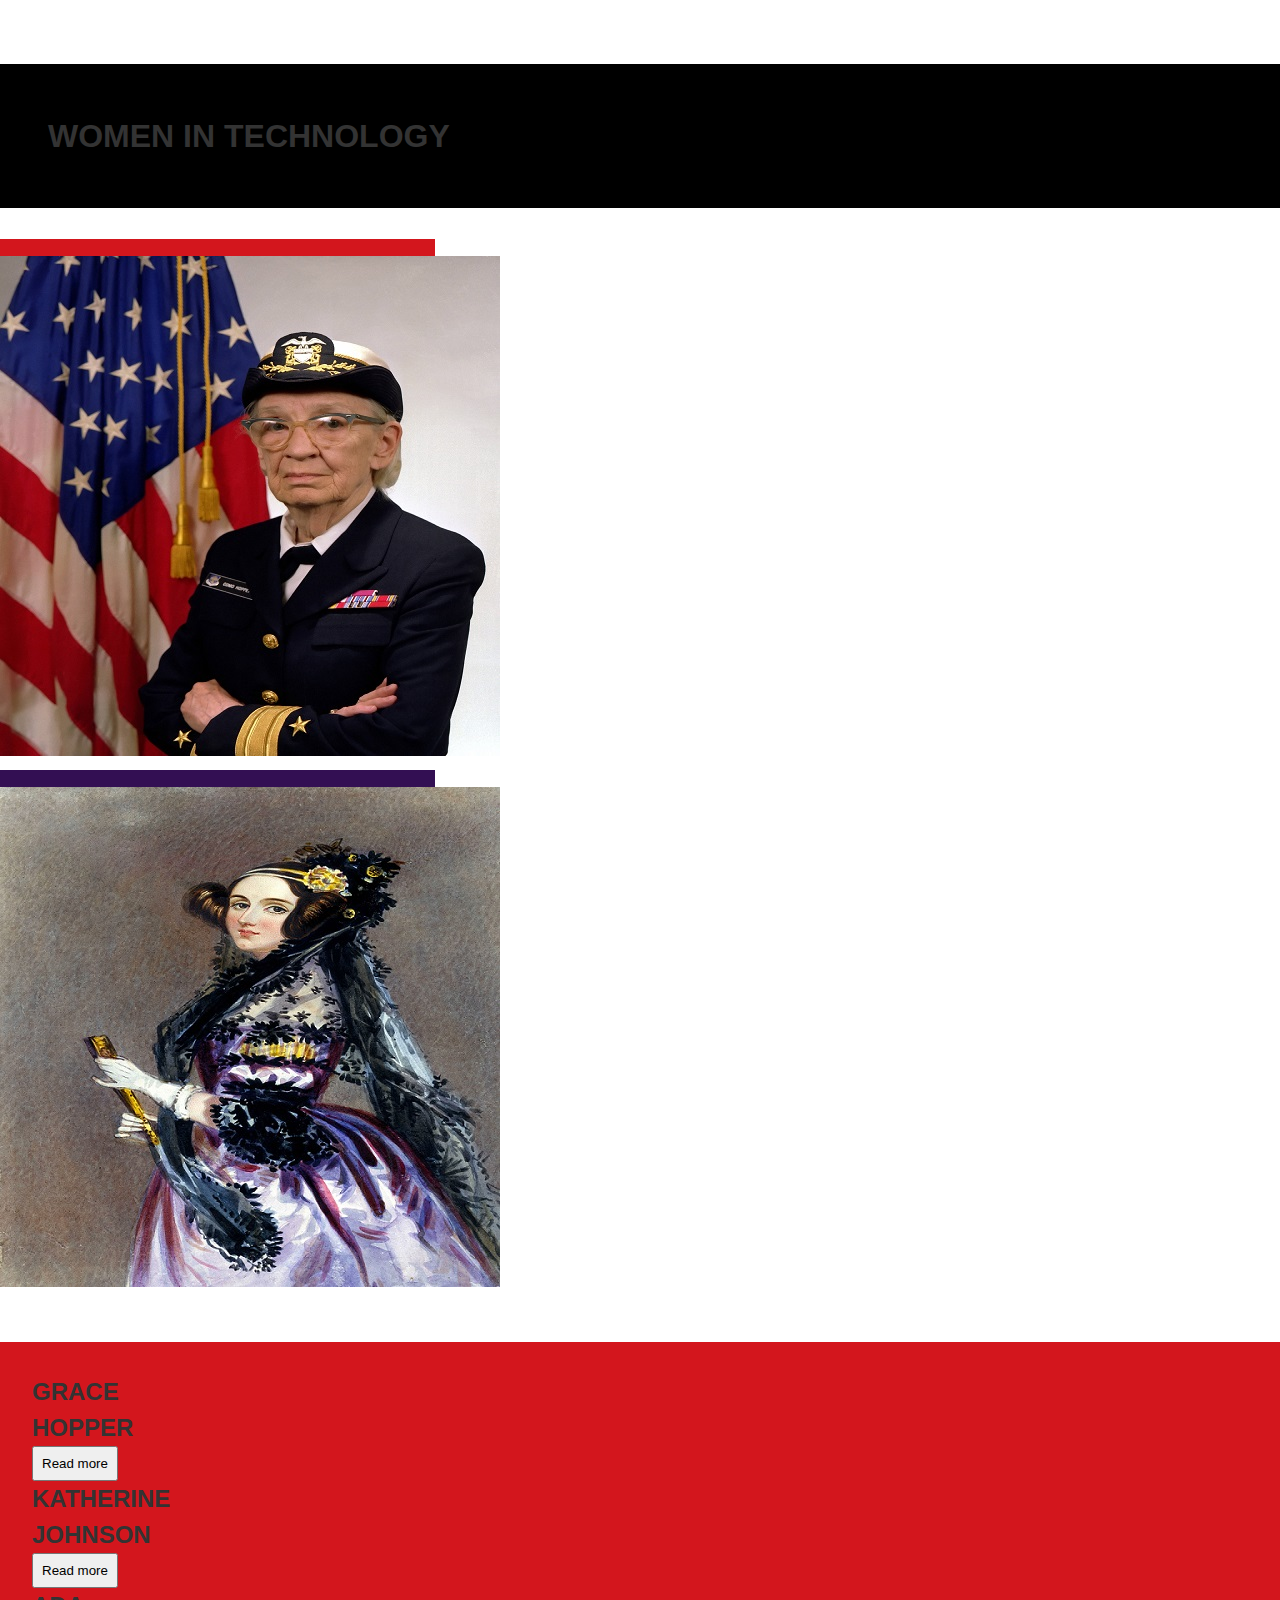
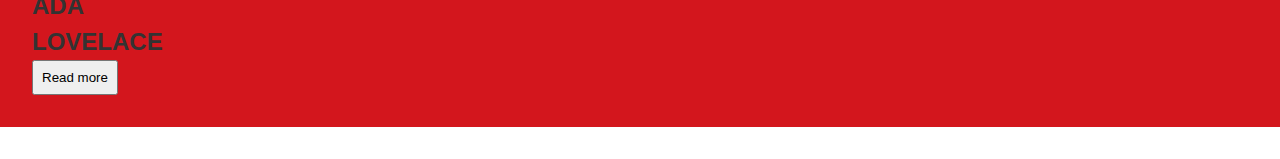
==== index.html @ dd354585 "styling the page and using colums" ====
﻿
<!DOCTYPE html>

<html>

<head>
  <title>HOME PAGE </title>
  <meta charset="utf-8" />
  <meta name="viewport" content="width=device-width, initial-scale=1.0">
  <link rel="stylesheet" href="http://fonts.googleapis.com/css?family=Vast+Shadow">
  <link rel="stylesheet" href="https://stackpath.bootstrapcdn.com/bootstrap/4.1.3/css/bootstrap.min.css" integrity="sha384-MCw98/SFnGE8fJT3GXwEOngsV7Zt27NXFoaoApmYm81iuXoPkFOJwJ8ERdknLPMO" crossorigin="anonymous">
  <link href="css\index.css" rel="stylesheet">
</head>

<body>

  <header>
    <h1 class="display-3 text-center text-light  heading">WOMEN IN TECHNOLOGY</h1>


  </header>
  <section>
    <figure>
      <div class="container">
        <div class="row">
          <div class="col-md-4">
            <img class="img-fluid grace" src="./images/graceR.jpg" alt="">

          </div>
          <div class="col-md-4 ">
            <img class="img-fluid kate" src="./images/kateR.jpg" alt="">

          </div>

          <div class="col-md-4">
            <img class="img-fluid ada" src="./images/Ada_LovelaceR.jpg" alt="">

          </div>

        </div>
      </div>
    </figure>
  </section>

  <article class="">
    <div class="bottomsection">
      <div class="container">
        <div class="row">
          <div class="col-md-4 text-center">
            <h2 class=" text-light "> GRACE <br /> HOPPER</h2>
            <button class="btn btn-md  " type="button" name="button">
              Read more
            </button>
          </div>

          <div class="col-md-4 text-center">
            <h2 class=" text-light "> KATHERINE <br /> JOHNSON</h2>
            <button class="btn btn-md" type="button" name="button">
              Read more
            </button>
          </div>

          <div class="col-md-4 text-center">
            <h2 class=" text-light"> ADA <br /> LOVELACE</h2>
            <a href="ada-lovelace.html">
              <button class="btn btn-md btn" type="button" name="button">
                Read more
              </button>
            </a>

          </div>
        </div>
      </div>
    </div>
  </article>

</body>

</html>
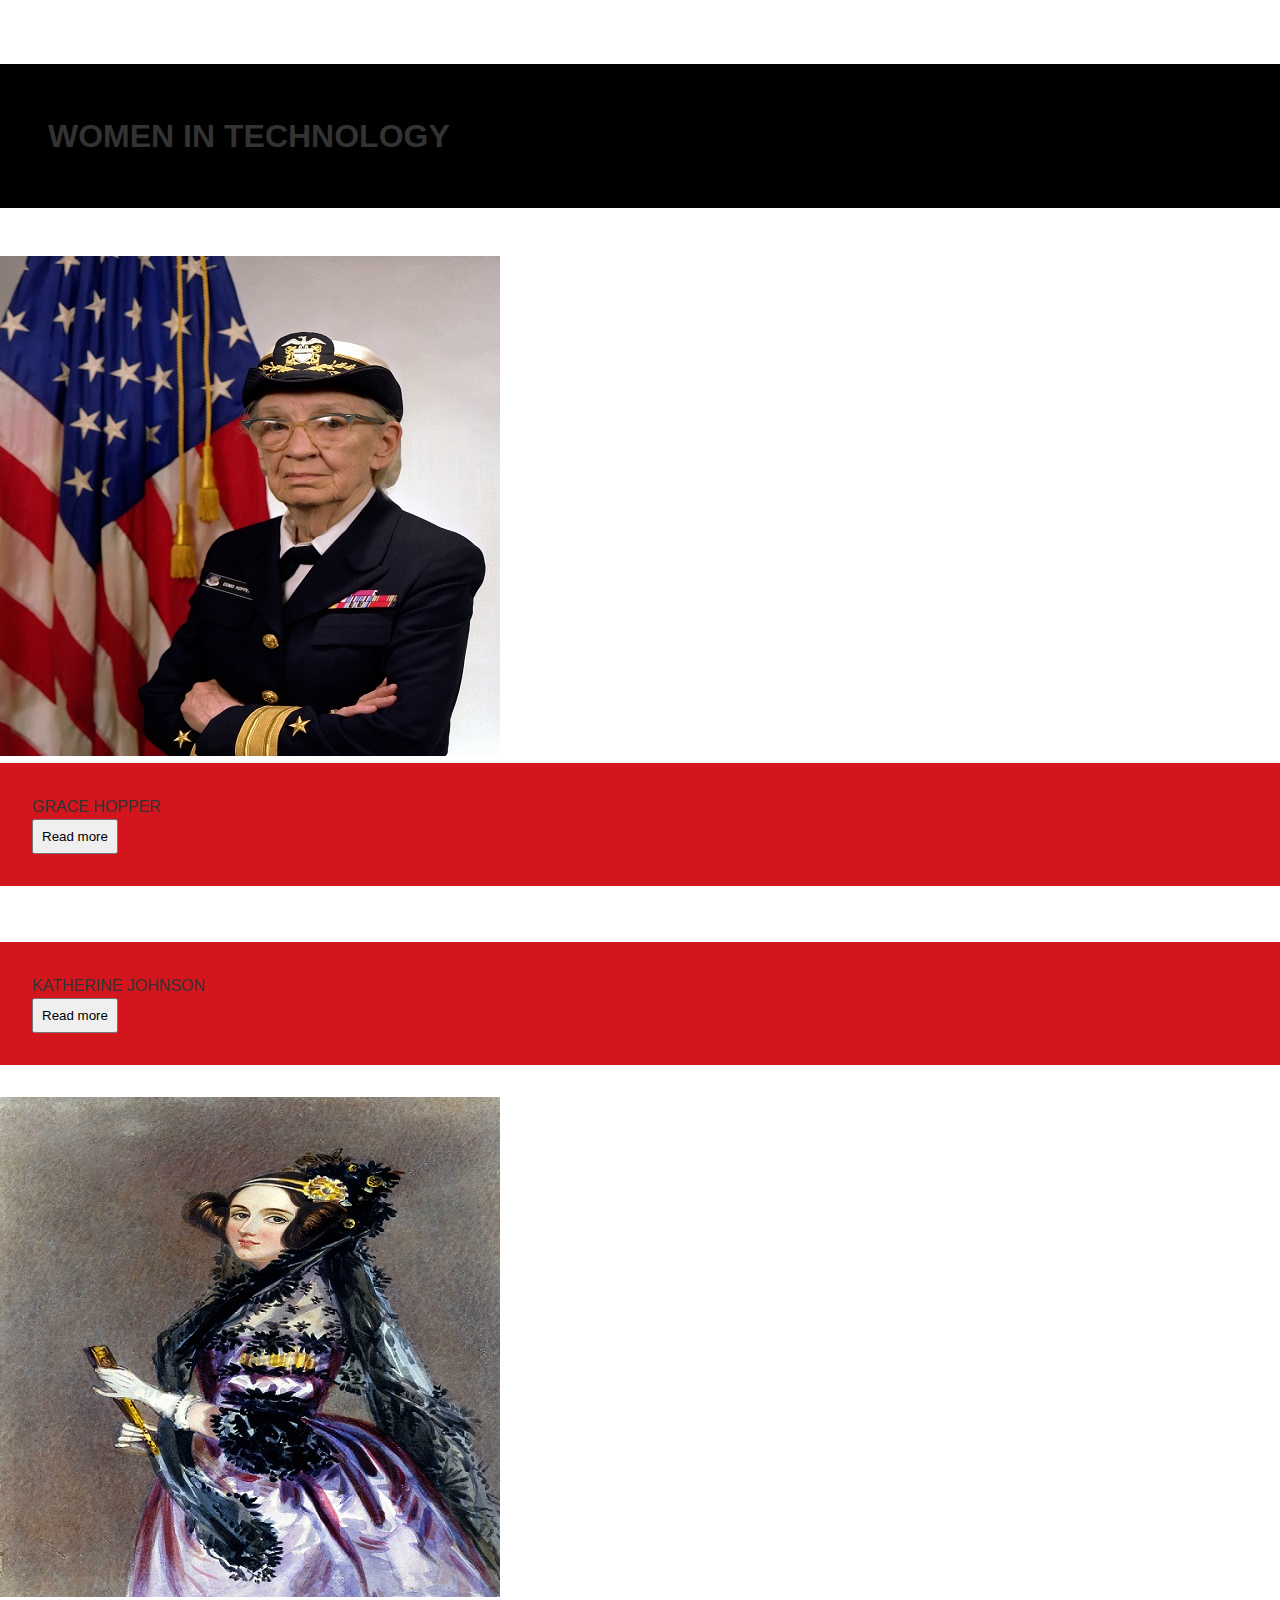
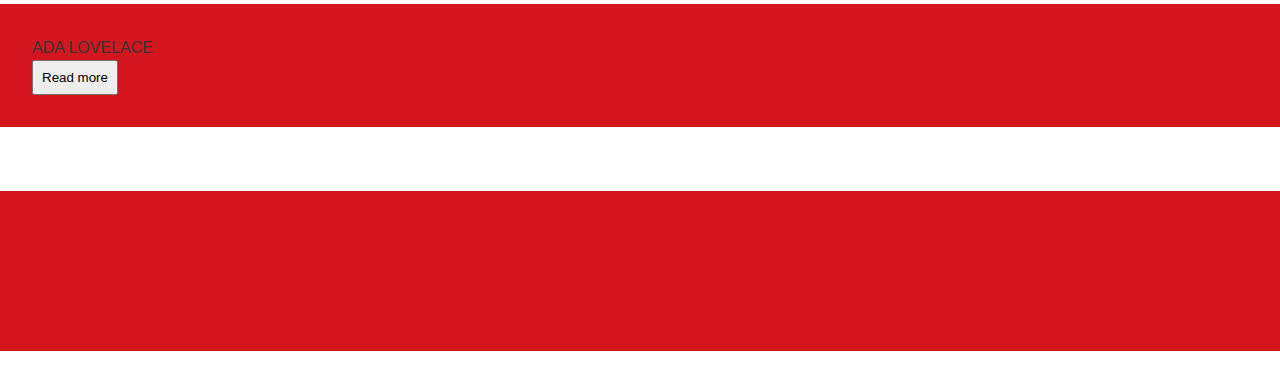
==== commit a9c0a4e3: "Adding more styles to the index page" ====
--- a/index.html
+++ b/index.html
@@ -15,64 +15,64 @@
 <body>
 
   <header>
-    <h1 class="display-3 text-center text-light  heading">WOMEN IN TECHNOLOGY</h1>
+    <div class="display-3 text-center text-light  heading">
+      <h1 class="container">WOMEN IN TECHNOLOGY</h1>
+    </div>
+
+  </header>
 
 
-  </header>
   <section>
-    <figure>
-      <div class="container">
-        <div class="row">
-          <div class="col-md-4">
-            <img class="img-fluid grace" src="./images/graceR.jpg" alt="">
+    <div class="container">
+      <div class="row text-center">
 
-          </div>
-          <div class="col-md-4 ">
-            <img class="img-fluid kate" src="./images/kateR.jpg" alt="">
-
-          </div>
-
-          <div class="col-md-4">
-            <img class="img-fluid ada" src="./images/Ada_LovelaceR.jpg" alt="">
-
-          </div>
-
-        </div>
-      </div>
-    </figure>
-  </section>
-
-  <article class="">
-    <div class="bottomsection">
-      <div class="container">
-        <div class="row">
-          <div class="col-md-4 text-center">
-            <h2 class=" text-light "> GRACE <br /> HOPPER</h2>
+        <div class="card col-md-4 " >
+          <img class="card-img-top" src="./images/graceR.jpg" alt="Card image cap">
+          <div class="card-body text-center bottomsection">
+            <p class="card-text text-light">GRACE HOPPER</p>
             <button class="btn btn-md  " type="button" name="button">
               Read more
             </button>
           </div>
+        </div>
 
-          <div class="col-md-4 text-center">
-            <h2 class=" text-light "> KATHERINE <br /> JOHNSON</h2>
-            <button class="btn btn-md" type="button" name="button">
+        <div class="card col-md-4" >
+          <img class="card-img-top" src="./images/kateR.jpg" alt="">
+
+          <div class="card-body text-center bottomsection">
+            <p class="card-text text-light">KATHERINE JOHNSON</p>
+            <button class="btn btn-md  " type="button" name="button">
               Read more
             </button>
           </div>
+        </div>
 
-          <div class="col-md-4 text-center">
-            <h2 class=" text-light"> ADA <br /> LOVELACE</h2>
+
+        <div class="card col-md-4" >
+          <img class="card-img-top" src="./images/Ada_LovelaceR.jpg" alt="Card image cap">
+          <div class="card-body text-center bottomsection">
+            <p class="card-text text-light">ADA LOVELACE</p>
             <a href="ada-lovelace.html">
-              <button class="btn btn-md btn" type="button" name="button">
+              <button class="btn btn-md  " type="button" name="button">
                 Read more
               </button>
             </a>
 
           </div>
         </div>
+
       </div>
     </div>
-  </article>
+
+<footer class="text-center">
+
+</footer>
+
+
+
+
+
+  </section>
 
 </body>
 
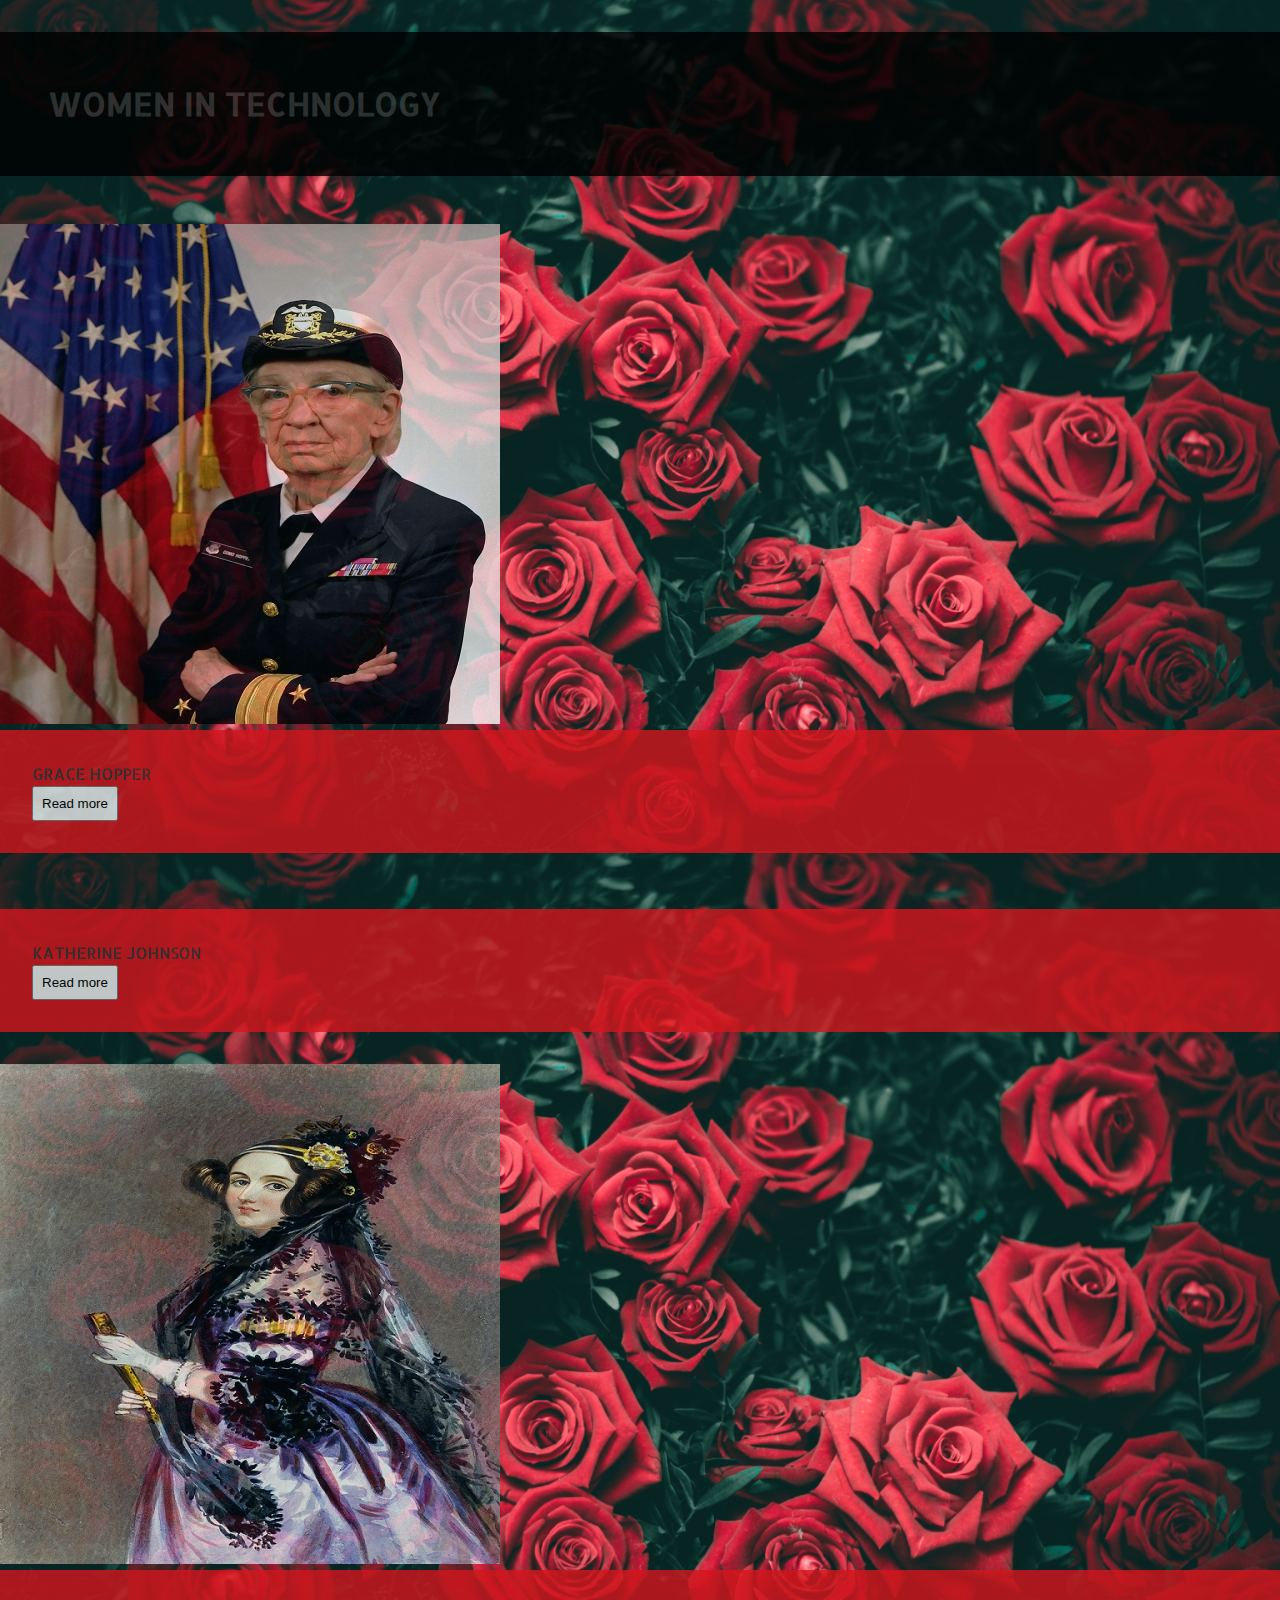
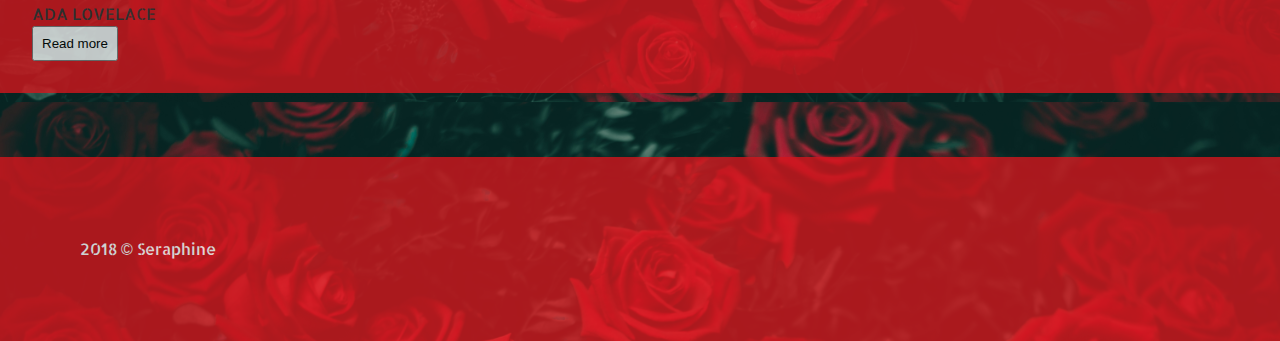
==== commit fdcbd1b8: "Completed the home page" ====
--- a/index.html
+++ b/index.html
@@ -7,7 +7,7 @@
   <title>HOME PAGE </title>
   <meta charset="utf-8" />
   <meta name="viewport" content="width=device-width, initial-scale=1.0">
-  <link rel="stylesheet" href="http://fonts.googleapis.com/css?family=Vast+Shadow">
+<link href="https://fonts.googleapis.com/css?family=Allerta+Stencil" rel="stylesheet">
   <link rel="stylesheet" href="https://stackpath.bootstrapcdn.com/bootstrap/4.1.3/css/bootstrap.min.css" integrity="sha384-MCw98/SFnGE8fJT3GXwEOngsV7Zt27NXFoaoApmYm81iuXoPkFOJwJ8ERdknLPMO" crossorigin="anonymous">
   <link href="css\index.css" rel="stylesheet">
 </head>
@@ -15,7 +15,7 @@
 <body>
 
   <header>
-    <div class="display-3 text-center text-light  heading">
+    <div class="display-2 text-center text-light  heading">
       <h1 class="container">WOMEN IN TECHNOLOGY</h1>
     </div>
 
@@ -65,7 +65,7 @@
     </div>
 
 <footer class="text-center">
-
+<p> 2018 &copy; Seraphine</p>
 </footer>
 
 
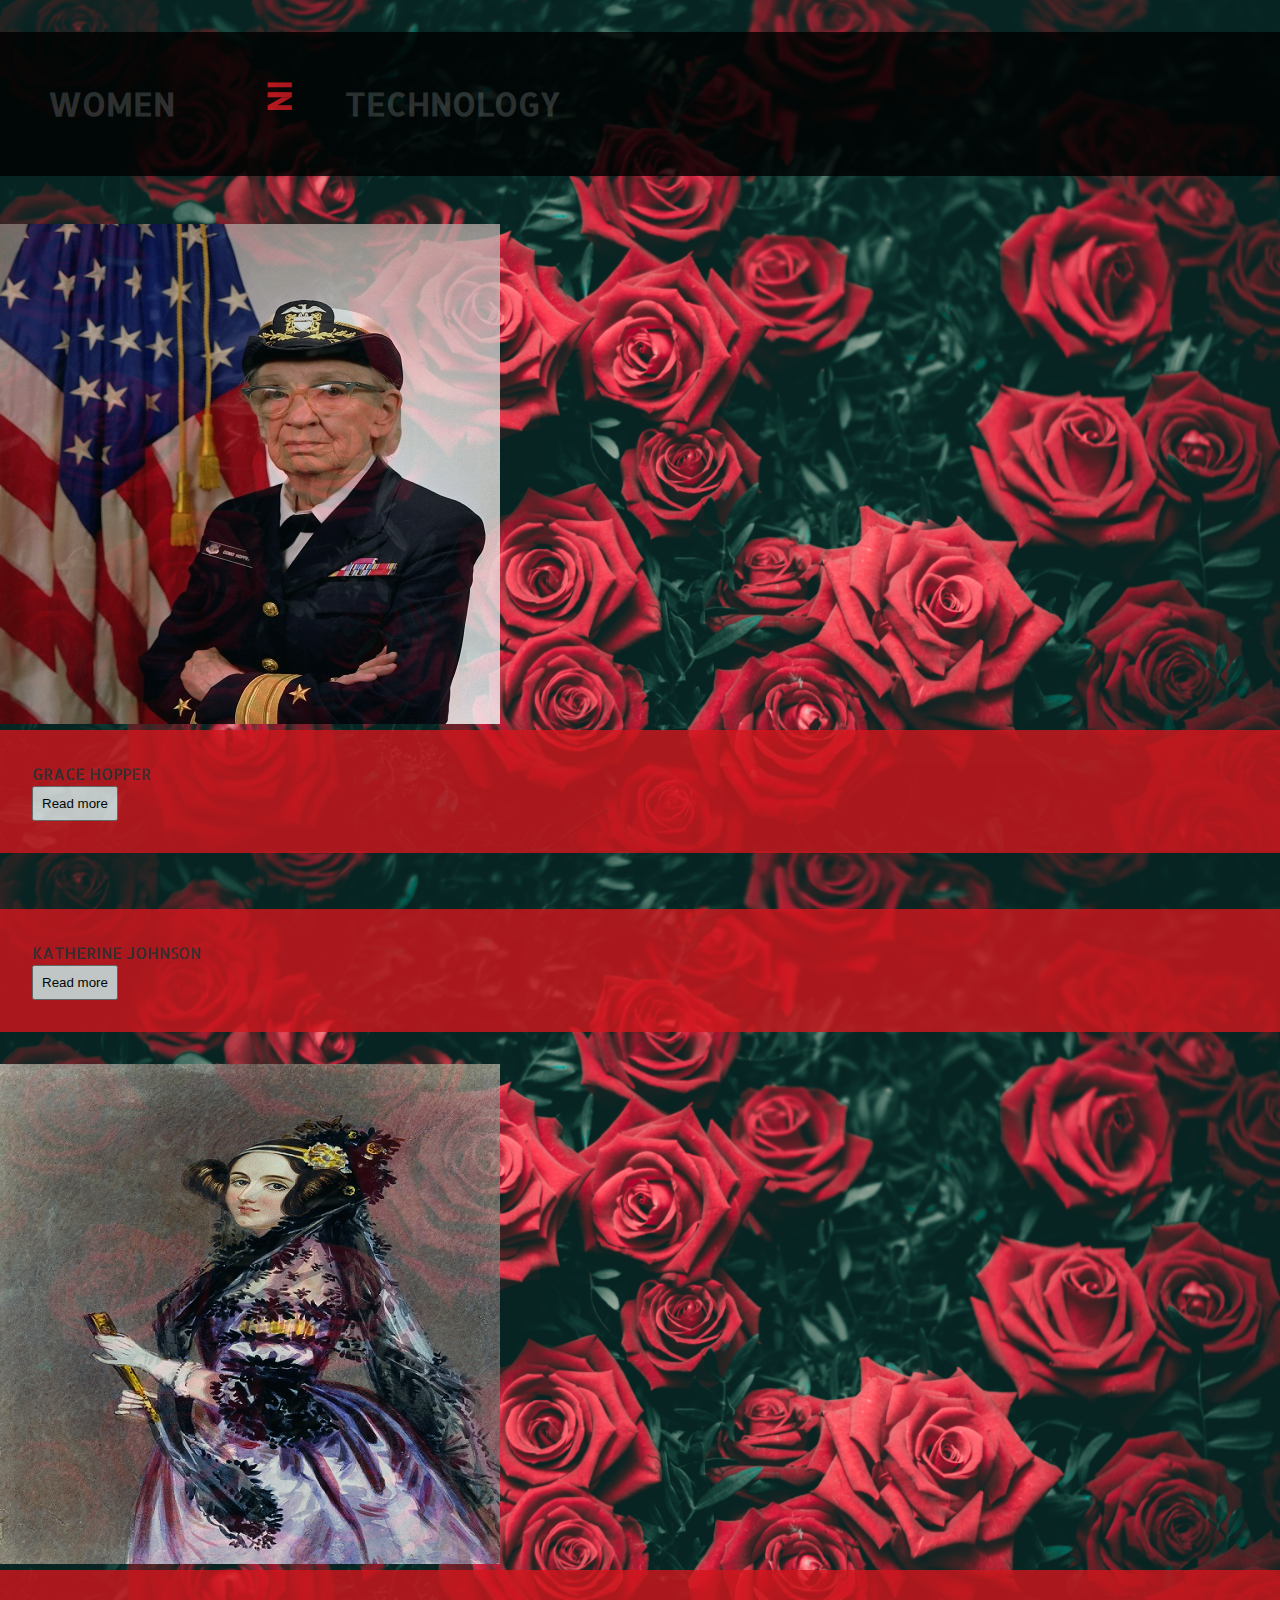
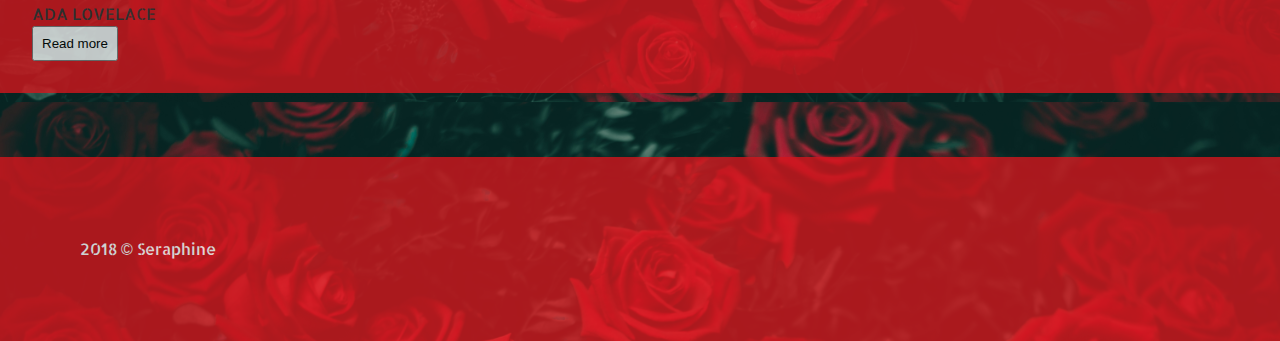
==== commit 79540562: "Change the IN the word to red and vertically align" ====
--- a/index.html
+++ b/index.html
@@ -16,7 +16,7 @@
 
   <header>
     <div class="display-2 text-center text-light  heading">
-      <h1 class="container">WOMEN IN TECHNOLOGY</h1>
+      <h1 class="container">WOMEN  <span class="rotateIN">IN</span> TECHNOLOGY</h1>
     </div>
 
   </header>
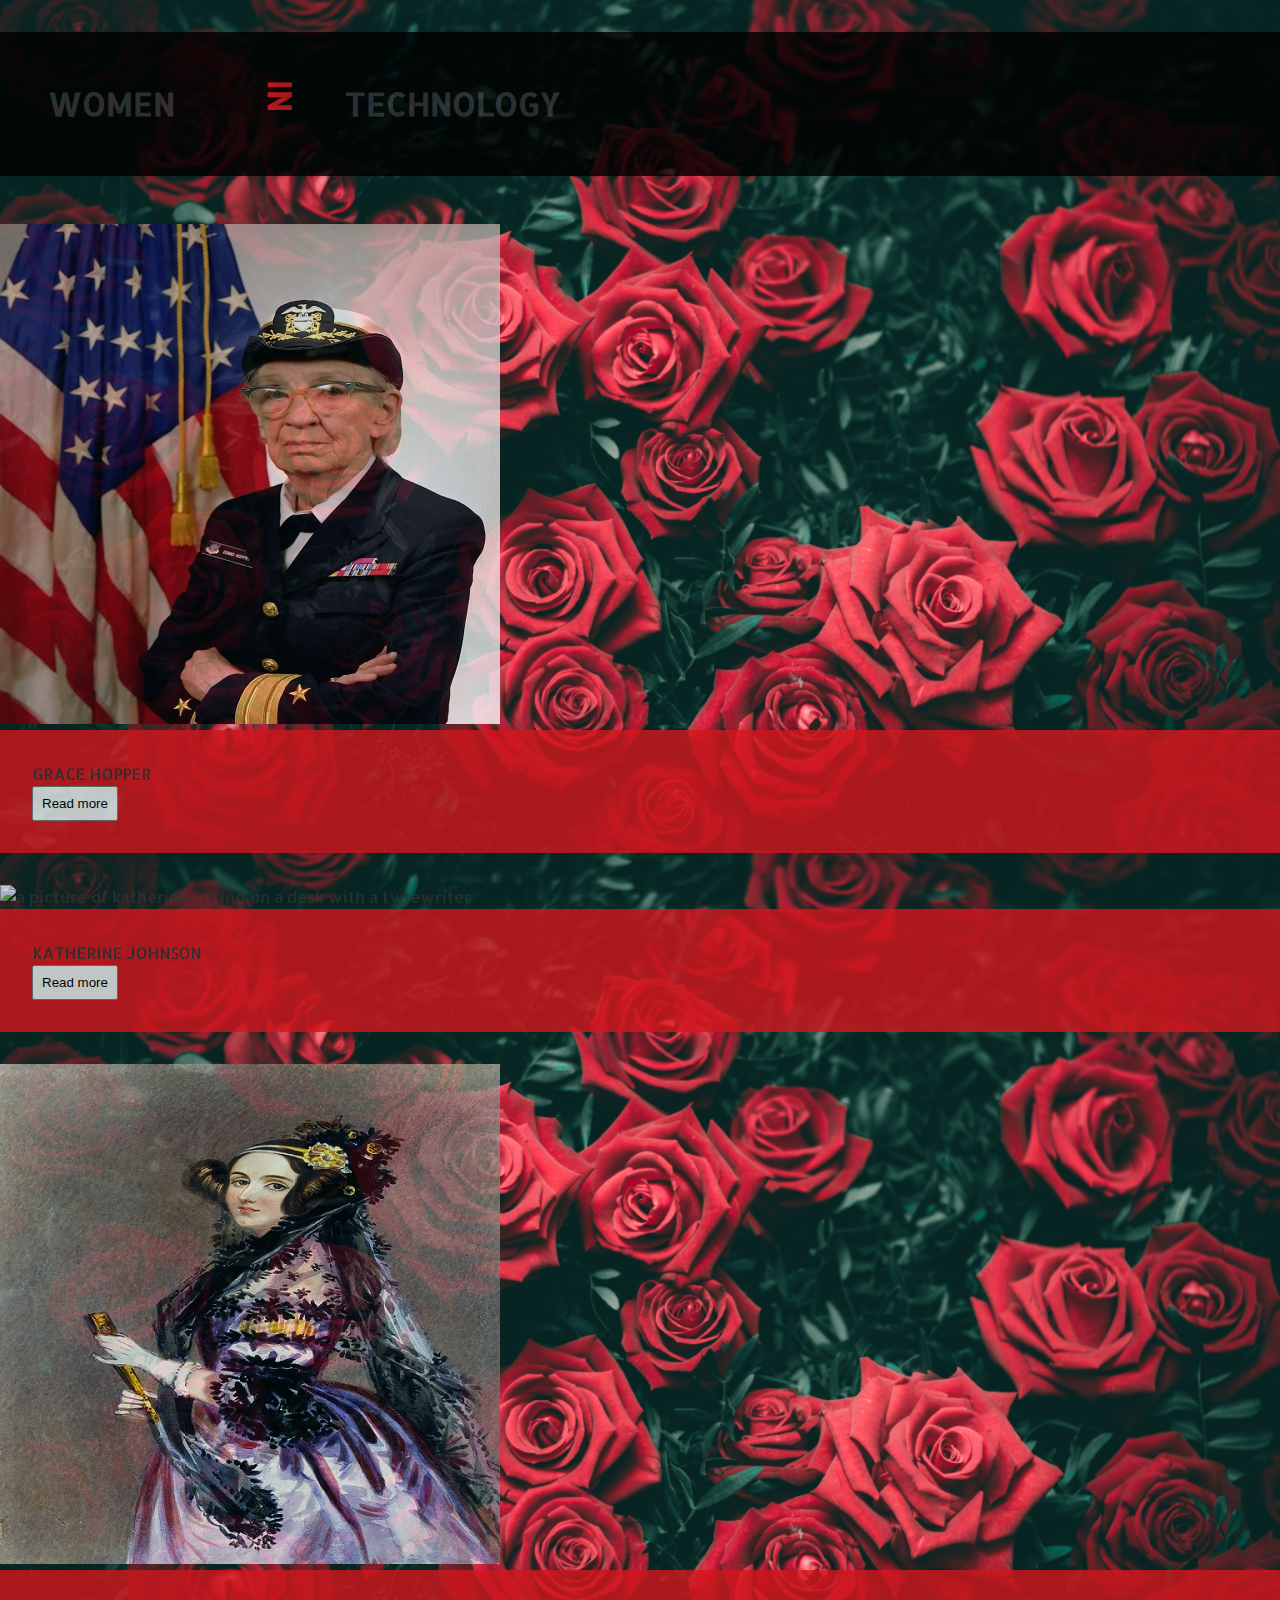
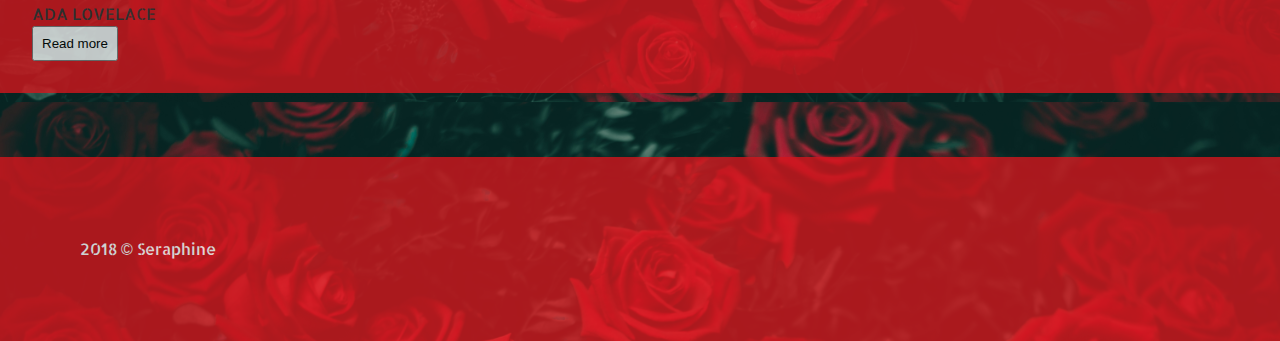
==== commit 310bc3b8: "added an alt tag to the images" ====
--- a/index.html
+++ b/index.html
@@ -27,7 +27,7 @@
       <div class="row text-center">
 
         <div class="card col-md-4 " >
-          <img class="card-img-top" src="./images/graceR.jpg" alt="Card image cap">
+          <img class="card-img-top" src="./images/graceR.jpg" alt="Card image cap" alt="a picture of grace hopper in her uniform.">
           <div class="card-body text-center bottomsection">
             <p class="card-text text-light">GRACE HOPPER</p>
             <button class="btn btn-md  " type="button" name="button">
@@ -37,7 +37,7 @@
         </div>
 
         <div class="card col-md-4" >
-          <img class="card-img-top" src="./images/kateR.jpg" alt="">
+          <img class="card-img-top" src="./images/kateR.jpg" alt="a picture of katherine sitting on a desk with a typewriter">
 
           <div class="card-body text-center bottomsection">
             <p class="card-text text-light">KATHERINE JOHNSON</p>
@@ -49,7 +49,7 @@
 
 
         <div class="card col-md-4" >
-          <img class="card-img-top" src="./images/Ada_LovelaceR.jpg" alt="Card image cap">
+          <img class="card-img-top" src="./images/Ada_LovelaceR.jpg" alt="a painting of ada lovelace in a purple dress holding a fan">
           <div class="card-body text-center bottomsection">
             <p class="card-text text-light">ADA LOVELACE</p>
             <a href="ada-lovelace.html">
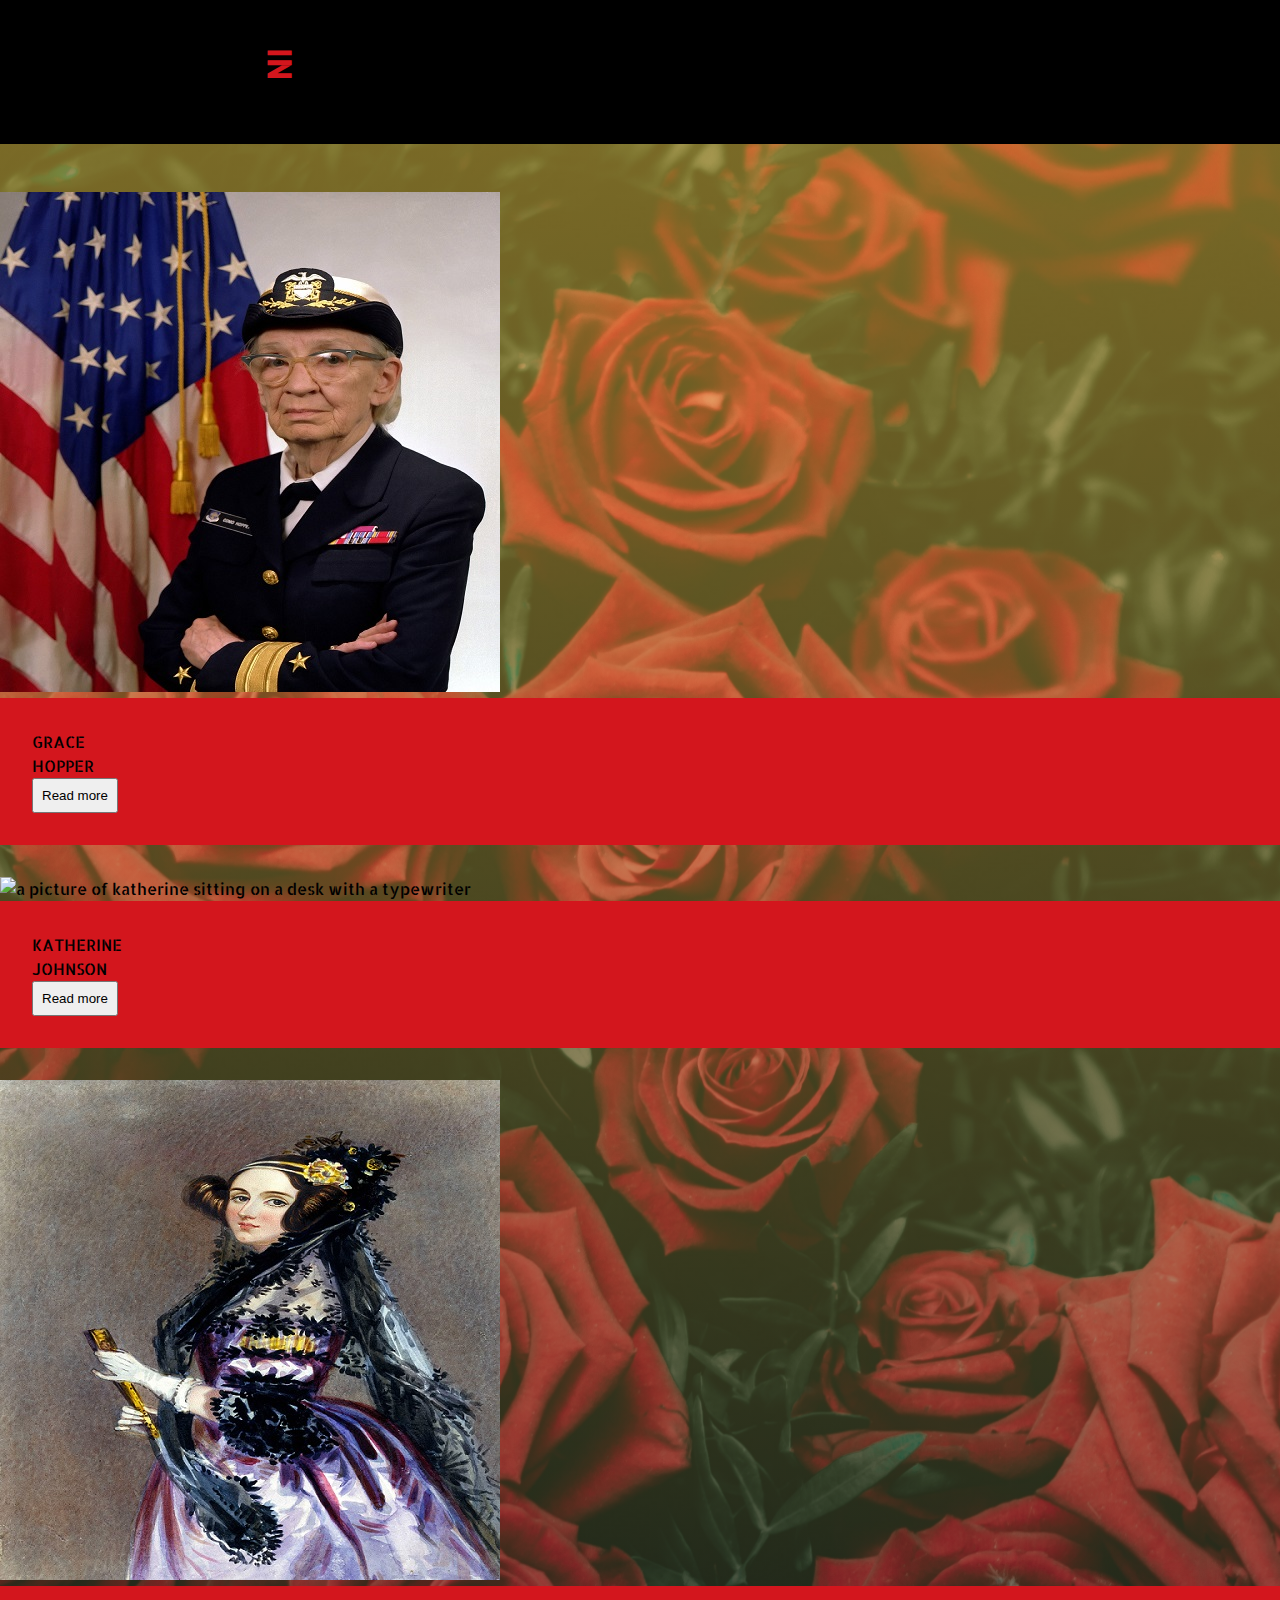
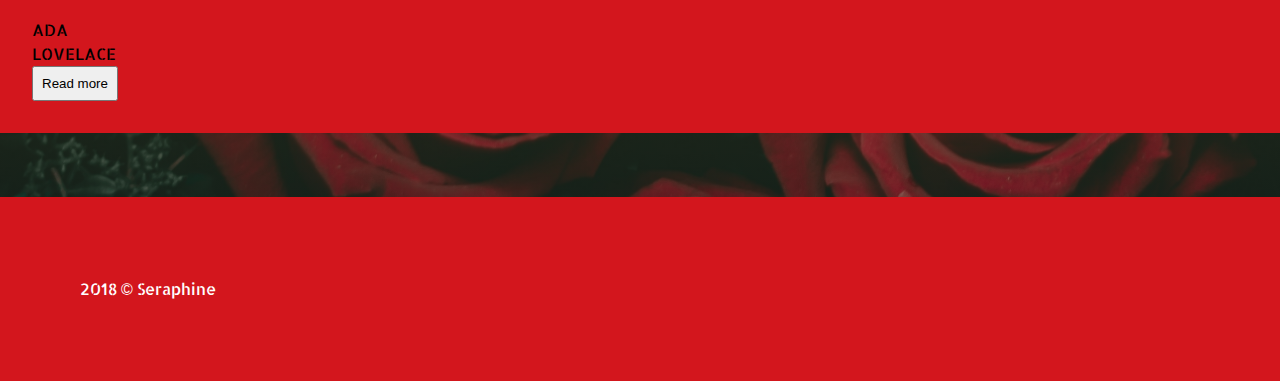
==== commit 93a45c1c: "Styled index page" ====
--- a/index.html
+++ b/index.html
@@ -13,7 +13,7 @@
 </head>
 
 <body>
-
+  <section class="background-img">
   <header>
     <div class="display-2 text-center text-light  heading">
       <h1 class="container">WOMEN  <span class="rotateIN">IN</span> TECHNOLOGY</h1>
@@ -22,14 +22,14 @@
   </header>
 
 
-  <section>
+  <section >
     <div class="container">
       <div class="row text-center">
 
         <div class="card col-md-4 " >
           <img class="card-img-top" src="./images/graceR.jpg" alt="Card image cap" alt="a picture of grace hopper in her uniform.">
           <div class="card-body text-center bottomsection">
-            <p class="card-text text-light">GRACE HOPPER</p>
+            <p class="card-text text-light">GRACE <br> HOPPER</p>
             <button class="btn btn-md  " type="button" name="button">
               Read more
             </button>
@@ -40,7 +40,7 @@
           <img class="card-img-top" src="./images/kateR.jpg" alt="a picture of katherine sitting on a desk with a typewriter">
 
           <div class="card-body text-center bottomsection">
-            <p class="card-text text-light">KATHERINE JOHNSON</p>
+            <p class="card-text text-light">KATHERINE <br> JOHNSON</p>
             <button class="btn btn-md  " type="button" name="button">
               Read more
             </button>
@@ -51,7 +51,7 @@
         <div class="card col-md-4" >
           <img class="card-img-top" src="./images/Ada_LovelaceR.jpg" alt="a painting of ada lovelace in a purple dress holding a fan">
           <div class="card-body text-center bottomsection">
-            <p class="card-text text-light">ADA LOVELACE</p>
+            <p class="card-text text-light">ADA <br> LOVELACE</p>
             <a href="ada-lovelace.html">
               <button class="btn btn-md  " type="button" name="button">
                 Read more
@@ -67,12 +67,16 @@
 <footer class="text-center">
 <p> 2018 &copy; Seraphine</p>
 </footer>
+  </section>
 
+  <script
+    src="http://code.jquery.com/jquery-3.3.1.min.js"
+    integrity="sha256-FgpCb/KJQlLNfOu91ta32o/NMZxltwRo8QtmkMRdAu8="
+    crossorigin="anonymous"></script>
 
+<script src="https://stackpath.bootstrapcdn.com/bootstrap/4.1.3/js/bootstrap.min.js" integrity="sha384-ChfqqxuZUCnJSK3+MXmPNIyE6ZbWh2IMqE241rYiqJxyMiZ6OW/JmZQ5stwEULTy" crossorigin="anonymous"></script>
 
-
-
-  </section>
+</section>
 
 </body>
 
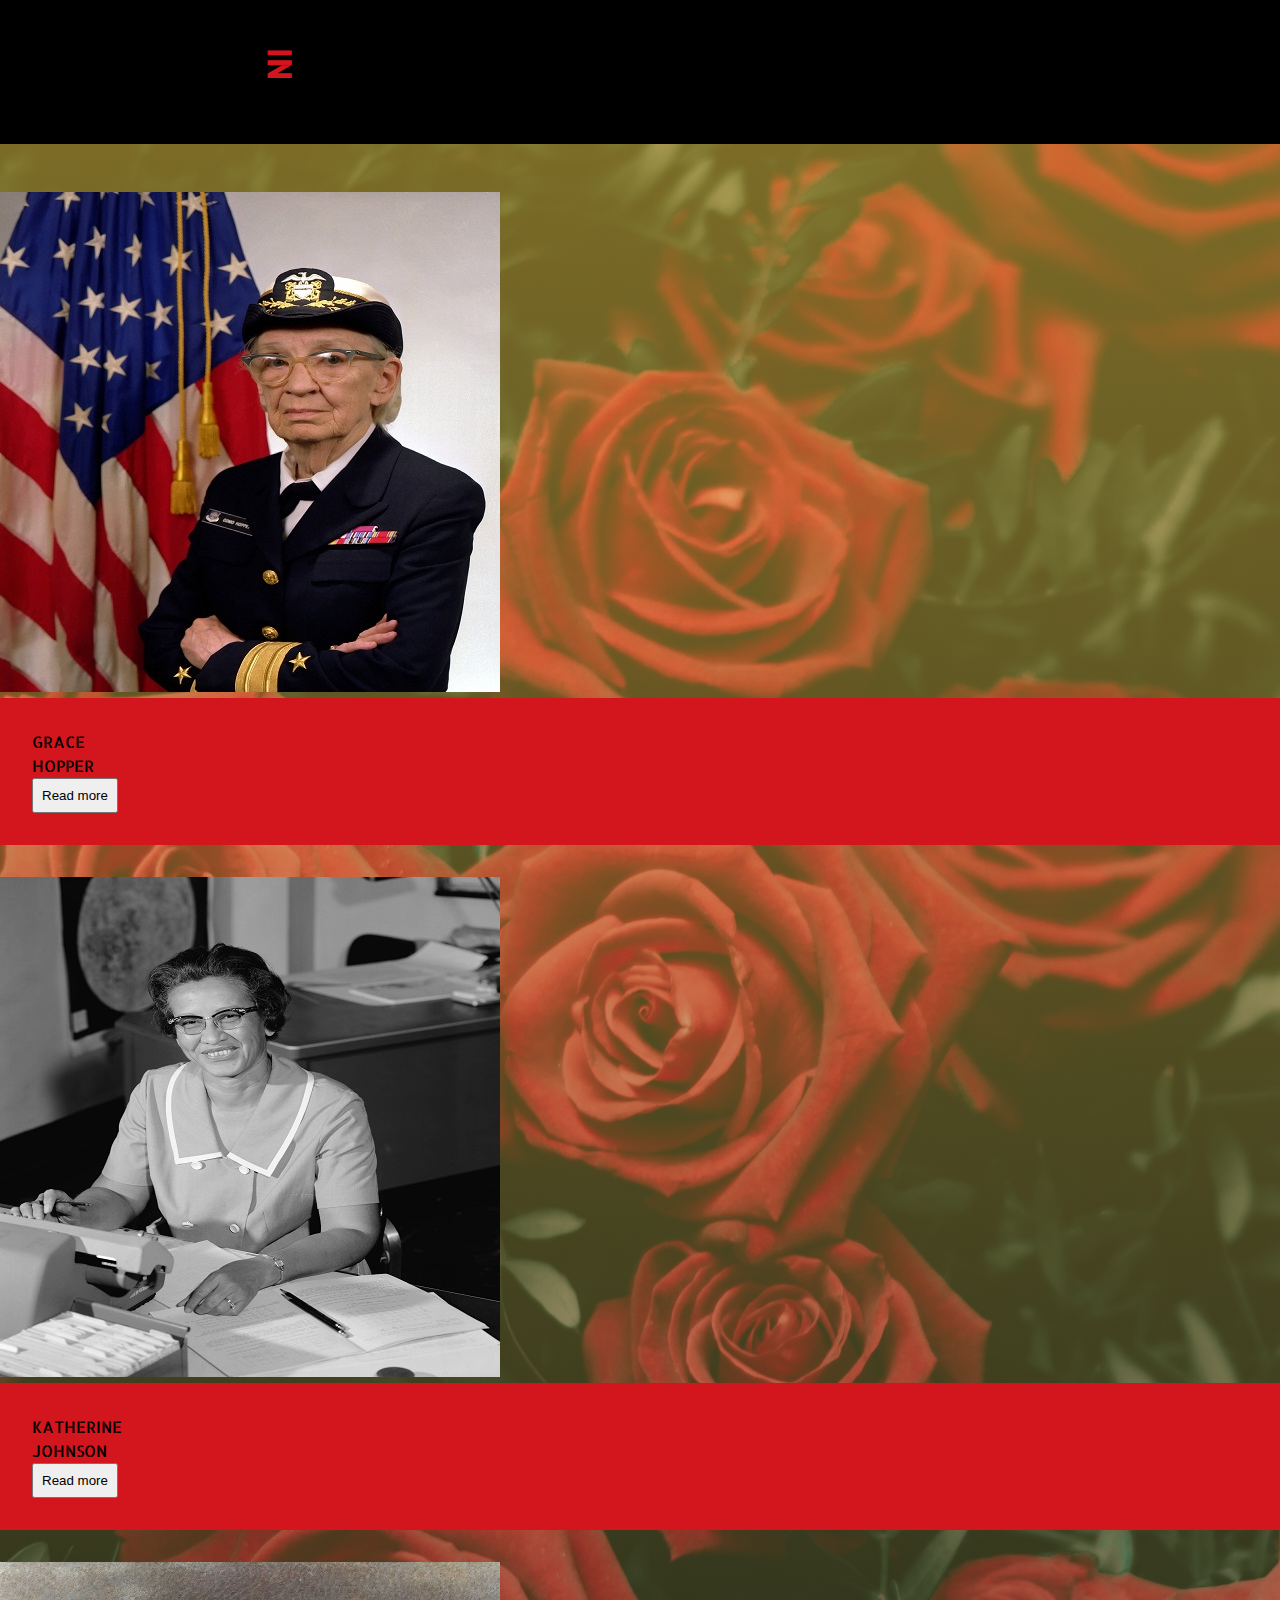
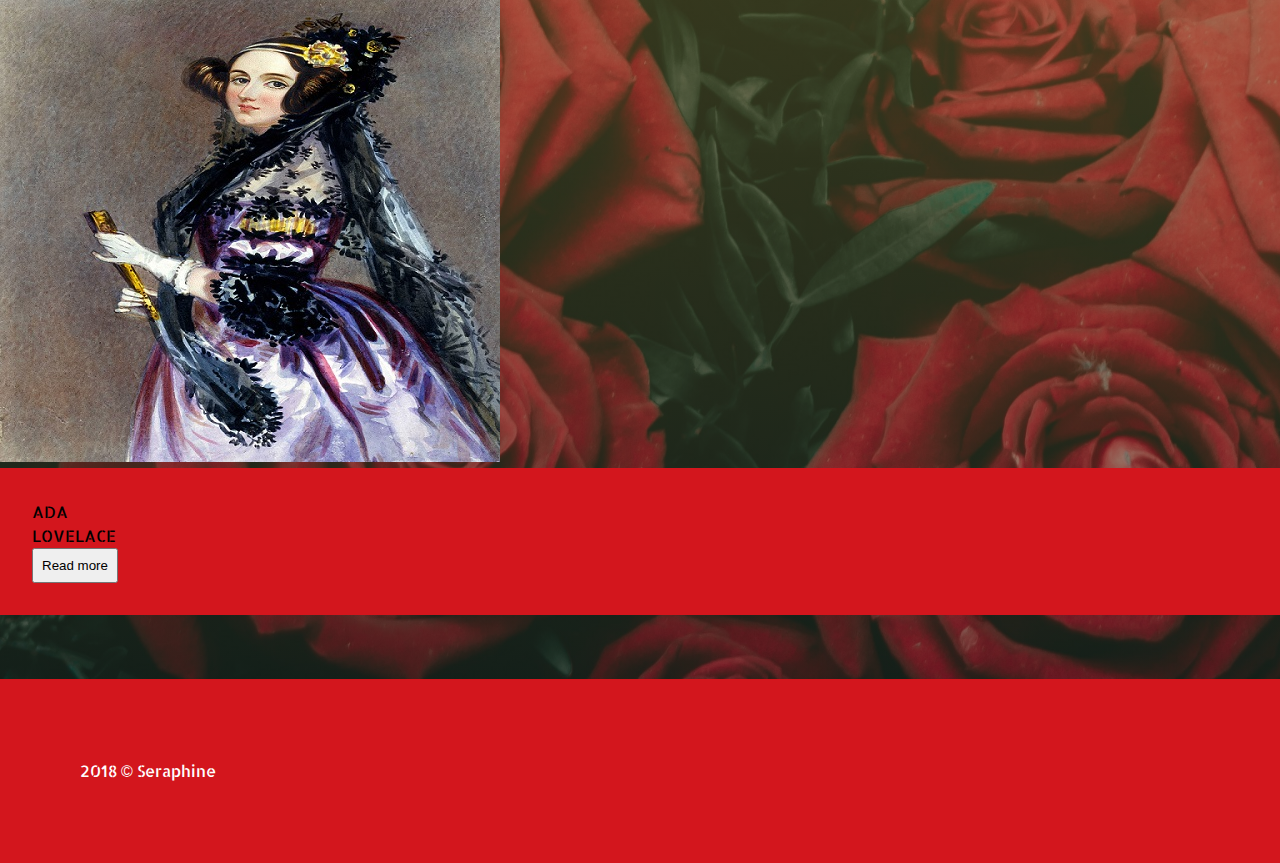
==== commit 03647be3: "fixed Katherine image issues" ====
--- a/index.html
+++ b/index.html
@@ -37,7 +37,7 @@
         </div>
 
         <div class="card col-md-4" >
-          <img class="card-img-top" src="./images/kateR.jpg" alt="a picture of katherine sitting on a desk with a typewriter">
+          <img class="card-img-top" src="./images/KateR.jpg" alt="a picture of katherine sitting on a desk with a typewriter">
 
           <div class="card-body text-center bottomsection">
             <p class="card-text text-light">KATHERINE <br> JOHNSON</p>
@@ -70,7 +70,7 @@
   </section>
 
   <script
-    src="http://code.jquery.com/jquery-3.3.1.min.js"
+    src="https://code.jquery.com/jquery-3.3.1.min.js"
     integrity="sha256-FgpCb/KJQlLNfOu91ta32o/NMZxltwRo8QtmkMRdAu8="
     crossorigin="anonymous"></script>
 
